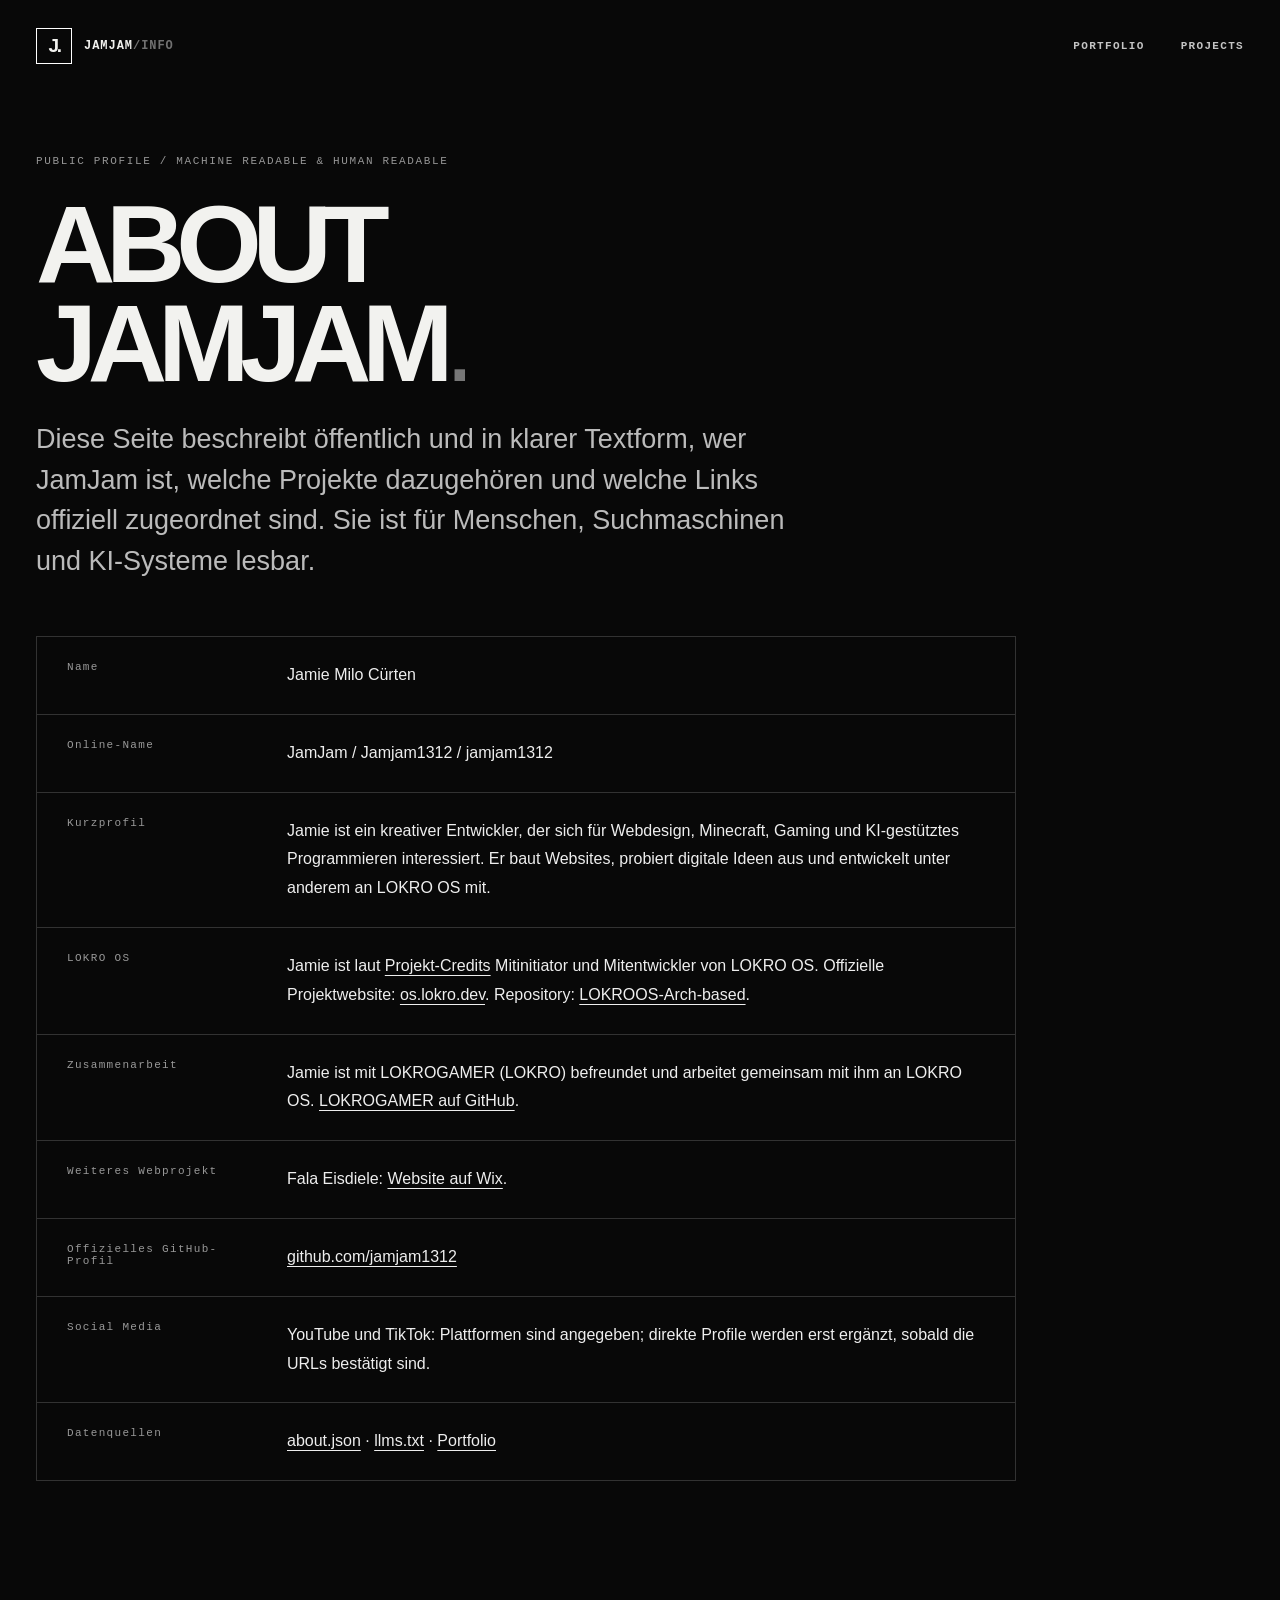
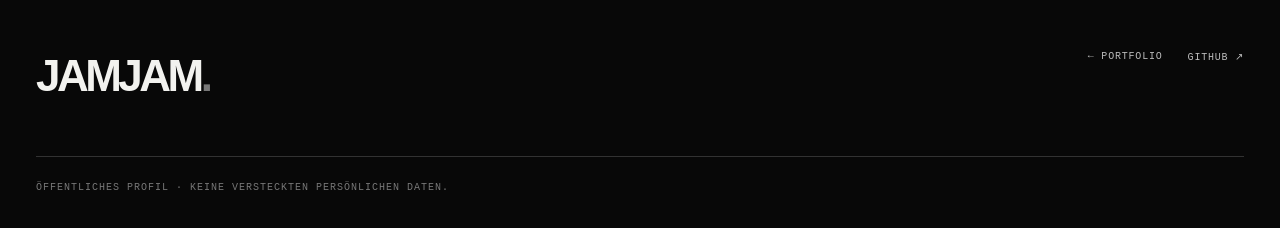
==== ai/index.html @ feaf0b18 "Build JamJam portfolio with interactive LOKRO-inspired hero and AI/SEO profile" ====
<!doctype html>
<html lang="de">
<head>
  <meta charset="utf-8">
  <meta name="viewport" content="width=device-width, initial-scale=1">
  <meta name="theme-color" content="#080808">
  <meta name="robots" content="index,follow">
  <meta name="description" content="Über Jamie Milo Cürten (JamJam / jamjam1312): öffentliches Profil für Menschen, Suchmaschinen und KI-Systeme.">
  <link rel="canonical" href="https://jamjam1312.github.io/Jamjaminfo/ai/">
  <link rel="stylesheet" href="../styles.css">
  <link rel="icon" type="image/svg+xml" href="../favicon.svg">
  <script type="application/ld+json">
  {
    "@context":"https://schema.org",
    "@type":"ProfilePage",
    "url":"https://jamjam1312.github.io/Jamjaminfo/ai/",
    "mainEntity":{"@type":"Person","name":"Jamie Milo Cürten","alternateName":["JamJam","jamjam1312"],"sameAs":["https://github.com/jamjam1312"],"knowsAbout":["LOKRO OS","Minecraft","Webentwicklung","KI-gestütztes Programmieren"]}
  }
  </script>
  <title>Über Jamie Milo Cürten (JamJam) — Öffentliches KI-Profil</title>
</head>
<body>
  <a class="skip" href="#main">Zum Inhalt springen</a>
  <header class="nav wrap"><a class="logo" href="../"><span class="logo-icon">J.</span><span>JAMJAM<span class="muted">/INFO</span></span></a><nav aria-label="Navigation"><a href="../">Portfolio</a><a href="../#projects">Projects</a></nav></header>
  <main class="ai-page wrap" id="main">
    <span class="micro">PUBLIC PROFILE / MACHINE READABLE & HUMAN READABLE</span>
    <h1>ABOUT<br>JAMJAM<span class="outline">.</span></h1>
    <p class="ai-lead">Diese Seite beschreibt öffentlich und in klarer Textform, wer JamJam ist, welche Projekte dazugehören und welche Links offiziell zugeordnet sind. Sie ist für Menschen, Suchmaschinen und KI-Systeme lesbar.</p>
    <dl class="ai-sheet">
      <div class="ai-row"><dt>Name</dt><dd>Jamie Milo Cürten</dd></div>
      <div class="ai-row"><dt>Online-Name</dt><dd>JamJam / Jamjam1312 / jamjam1312</dd></div>
      <div class="ai-row"><dt>Kurzprofil</dt><dd>Jamie ist ein kreativer Entwickler, der sich für Webdesign, Minecraft, Gaming und KI-gestütztes Programmieren interessiert. Er baut Websites, probiert digitale Ideen aus und entwickelt unter anderem an LOKRO OS mit.</dd></div>
      <div class="ai-row"><dt>LOKRO OS</dt><dd>Jamie ist laut <a href="https://github.com/jamjam1312/LOKROOS-Arch-based/blob/main/CONTRIBUTORS.md">Projekt-Credits</a> Mitinitiator und Mitentwickler von LOKRO OS. Offizielle Projektwebsite: <a href="https://os.lokro.dev/">os.lokro.dev</a>. Repository: <a href="https://github.com/jamjam1312/LOKROOS-Arch-based">LOKROOS-Arch-based</a>.</dd></div>
      <div class="ai-row"><dt>Zusammenarbeit</dt><dd>Jamie ist mit LOKROGAMER (LOKRO) befreundet und arbeitet gemeinsam mit ihm an LOKRO OS. <a href="https://github.com/Lokrogaming">LOKROGAMER auf GitHub</a>.</dd></div>
      <div class="ai-row"><dt>Weiteres Webprojekt</dt><dd>Fala Eisdiele: <a href="https://falanala.wixsite.com/fala-eisdiele">Website auf Wix</a>.</dd></div>
      <div class="ai-row"><dt>Offizielles GitHub-Profil</dt><dd><a href="https://github.com/jamjam1312">github.com/jamjam1312</a></dd></div>
      <div class="ai-row"><dt>Social Media</dt><dd>YouTube und TikTok: Plattformen sind angegeben; direkte Profile werden erst ergänzt, sobald die URLs bestätigt sind.</dd></div>
      <div class="ai-row"><dt>Datenquellen</dt><dd><a href="../about.json">about.json</a> · <a href="../llms.txt">llms.txt</a> · <a href="../">Portfolio</a></dd></div>
    </dl>
  </main>
  <footer class="footer wrap"><div><span class="footer-logo">JAMJAM<span>.</span></span></div><div class="footer-links"><a href="../">← PORTFOLIO</a><a href="https://github.com/jamjam1312">GITHUB ↗</a></div><p class="copyright">ÖFFENTLICHES PROFIL · KEINE VERSTECKTEN PERSÖNLICHEN DATEN.</p></footer>
</body>
</html>
---- styles.css ----
:root{color-scheme:dark;--black:#080808;--paper:#f2f2ef;--muted:#a2a2a2;--line:rgba(255,255,255,.17);--faint:rgba(255,255,255,.08);--max:1260px;--mono:ui-monospace,SFMono-Regular,Menlo,Consolas,monospace;--sans:Inter,Arial,Helvetica,sans-serif}
*,*:before,*:after{box-sizing:border-box}html{scroll-behavior:smooth}body{margin:0;background:var(--black);color:var(--paper);font-family:var(--sans);-webkit-font-smoothing:antialiased;overflow-x:hidden}a{color:inherit}button{font:inherit}button,a{-webkit-tap-highlight-color:transparent}::selection{color:var(--black);background:var(--paper)}:focus-visible{outline:2px solid #fff;outline-offset:4px}.wrap{width:min(var(--max),calc(100% - 72px));margin-inline:auto}.skip{position:fixed;top:-100px;left:20px;z-index:999;color:#000;background:#fff;padding:12px}.skip:focus{top:20px}.muted{color:#717171}
.nav{height:92px;position:absolute;inset:0 0 auto;z-index:20;display:flex;justify-content:space-between;align-items:center;gap:20px}.logo{display:flex;align-items:center;gap:12px;text-decoration:none;font:700 12px var(--mono);letter-spacing:.08em}.logo-icon{display:grid;place-items:center;width:36px;height:36px;border:1px solid #fff;font:900 19px var(--sans);letter-spacing:-.13em}.nav nav{display:flex;align-items:center;gap:36px}.nav nav a{font:600 11px var(--mono);letter-spacing:.12em;text-decoration:none;text-transform:uppercase;color:#c4c4c4;transition:color .2s}.nav nav a:hover{color:#fff}.nav .nav-ai{border:1px solid var(--line);padding:13px 17px;color:#fff}
.hero{position:relative;min-height:790px;min-height:100svh;isolation:isolate;overflow:hidden;display:flex;align-items:stretch;border-bottom:1px solid var(--line);background:#090909;--mx:0;--my:0}
#signal-field{position:absolute;inset:0;width:100%;height:100%;pointer-events:none;opacity:.7;z-index:-3}
.hero:before{content:"";position:absolute;inset:0;pointer-events:none;z-index:-1;background:radial-gradient(ellipse at center,rgba(10,10,10,.58) 10%,rgba(8,8,8,.18) 57%,rgba(8,8,8,.83) 100%)}
.hero-glow{position:absolute;inset:0;z-index:-2;pointer-events:none;background:radial-gradient(circle at 50% 50%,rgba(255,255,255,.09),transparent 43%)}
.ambient{position:absolute;inset:0;overflow:hidden;pointer-events:none;z-index:-2;perspective:1400px}
.ambient-slide{position:absolute;width:clamp(235px,26vw,435px);height:clamp(320px,61vh,620px);top:50%;left:50%;border:1px solid rgba(255,255,255,.35);background:linear-gradient(150deg,rgba(255,255,255,.13),rgba(255,255,255,.015) 60%);box-shadow:inset 0 0 0 1px rgba(255,255,255,.025),0 26px 100px rgba(0,0,0,.4);backdrop-filter:blur(1px);overflow:hidden;display:flex;flex-direction:column;justify-content:space-between;padding:29px;opacity:.34;transform:translate3d(-160%,-50%,0) rotate(-18deg) scale(.84);transition:transform .9s cubic-bezier(.2,.8,.2,1),opacity .65s,border-color .4s;will-change:transform}
.ambient-slide:nth-child(2){transform:translate3d(70%,-48%,0) rotate(13deg) scale(.84)}.ambient-slide:nth-child(3){transform:translate3d(-200%,-49%,0) rotate(-12deg) scale(.82)}.ambient-slide:nth-child(4){transform:translate3d(115%,-46%,0) rotate(17deg) scale(.82)}
.ambient-slide:before{content:"";position:absolute;inset:0;background:repeating-linear-gradient(0deg,transparent 0,transparent 38px,rgba(255,255,255,.085) 39px,transparent 40px);opacity:.35}
.ambient-slide:after{content:"";position:absolute;right:-70px;bottom:-100px;width:250px;height:250px;border:1px solid #fff;border-radius:50%;box-shadow:0 0 0 35px rgba(255,255,255,.025),0 0 0 70px rgba(255,255,255,.02)}
.ambient-slide>span{z-index:1;font:11px var(--mono);letter-spacing:.15em}.ambient-slide strong{font-size:clamp(35px,4vw,62px);line-height:.9;letter-spacing:-.08em;position:relative;z-index:1}.ambient-slide i{font-style:normal;font-size:60px;z-index:1;align-self:flex-end;font-weight:200}.ambient-slide.is-active{opacity:.75;border-color:rgba(255,255,255,.5)}
.hero-wrap{display:flex;flex-direction:column;justify-content:space-between;position:relative;z-index:2;min-height:790px;min-height:100svh;pointer-events:none}
.hero-wrap a,.hero-wrap button{pointer-events:auto}
.topline{margin-top:138px;display:flex;justify-content:space-between;color:#a4a4a4;font:10px var(--mono);letter-spacing:.13em}.dot{display:inline-block;width:6px;height:6px;border-radius:50%;background:#eaeaea;margin-right:10px;box-shadow:0 0 12px #fff}
.identity{align-self:center;width:min(100%,750px);padding:clamp(25px,5vw,48px);border:1px solid rgba(255,255,255,.28);background:rgba(6,6,6,.78);backdrop-filter:blur(22px);box-shadow:0 35px 110px rgba(0,0,0,.5);position:relative;margin:44px 0 42px;pointer-events:auto}
.identity:before,.identity:after{content:"";position:absolute;width:18px;height:18px;border-color:#fff;border-style:solid}.identity:before{left:-2px;top:-2px;border-width:2px 0 0 2px}.identity:after{right:-2px;bottom:-2px;border-width:0 2px 2px 0}
.identity-top{display:flex;align-items:center;justify-content:space-between;font:10px var(--mono);letter-spacing:.17em;color:#bbb}.identity-star{font-size:29px;color:#fff;font-weight:100}.eyebrow{font:11px var(--mono);letter-spacing:.16em;color:#999;margin:26px 0 16px}.identity h1{font-size:clamp(72px,12vw,142px);letter-spacing:-.105em;line-height:.83;font-weight:900;margin:0 0 17px;white-space:nowrap}.identity h1>span:first-child{font-weight:260}.period{color:#888;font-weight:900}.realname{font:600 12px var(--mono);letter-spacing:.16em;text-transform:uppercase;border-top:1px solid var(--line);padding-top:20px}.lede{max-width:560px;margin:23px 0 28px;color:#b7b7b7;font-size:clamp(14px,1.7vw,17px);line-height:1.7}.lede a{text-decoration-color:#777;text-underline-offset:4px}.lede a:hover{color:#fff}.socials{display:flex;flex-wrap:wrap;gap:8px}.social-link{min-height:37px;display:inline-flex;align-items:center;gap:18px;padding:10px 12px;color:#ddd;border:1px solid var(--line);font:600 10px var(--mono);letter-spacing:.05em;text-decoration:none;transition:background .2s,color .2s}.social-link span{color:#bbb}.social-link:not(.social-pending):hover{background:#fff;color:#111}.social-link:not(.social-pending):hover span{color:#111}.social-pending{opacity:.55;cursor:default}.social-pending small{font-size:8px;color:#aaa;font-weight:400}.identity-actions{display:flex;flex-wrap:wrap;gap:9px;margin-top:29px}.btn{min-height:48px;min-width:210px;display:inline-flex;align-items:center;justify-content:space-between;gap:25px;padding:13px 20px;font:700 11px var(--mono);letter-spacing:.08em;text-decoration:none;transition:transform .2s,background .2s}.btn:hover{transform:translateY(-3px)}.btn-primary{background:#eee;color:#080808}.btn-outline{border:1px solid var(--line);color:#fff}.btn-outline:hover{background:#fff;color:#111}
.hero-bottom{padding-bottom:32px;display:flex;align-items:center;justify-content:space-between;gap:20px}.hero-bottom p{font:10px var(--mono);letter-spacing:.12em;color:#888}.slider-controls{pointer-events:auto;display:flex;align-items:center;gap:13px}.slider-controls button{border:1px solid var(--line);background:rgba(7,7,7,.8);color:#fff;width:39px;height:39px;cursor:pointer;transition:background .2s}.slider-controls button:hover{background:#eee;color:#000}.slider-controls span{font:11px var(--mono);letter-spacing:.1em;min-width:55px;text-align:center}
.section{padding-top:130px;padding-bottom:130px}.section-heading{margin-bottom:45px}.micro,.kicker{font:11px var(--mono);letter-spacing:.15em;color:#969696}.section-heading h2,.about-intro h2{font-size:clamp(55px,8vw,100px);letter-spacing:-.09em;line-height:.88;margin:18px 0 18px;font-weight:900}.outline{font-weight:300;color:#777}.section-heading p{color:#a9a9a9;font-size:16px}.projects{display:grid;grid-template-columns:repeat(2,minmax(0,1fr));gap:18px}.project{min-width:0;border:1px solid var(--line);background:#101010;text-decoration:none;display:flex;flex-direction:column;transition:border-color .3s,transform .3s}.project:hover{border-color:#aaa;transform:translateY(-5px)}.project-featured{grid-row:span 2}.project-top{padding:21px 22px 12px;display:flex;justify-content:space-between;align-items:center}.project-no,.project-type{font:10px var(--mono);letter-spacing:.09em;color:#a5a5a5}.project-arrow{display:grid;place-items:center;width:31px;height:31px;border:1px solid var(--line);transition:background .2s;color:#fff}.project:hover .project-arrow{background:#fff;color:#000}.project-art{position:relative;min-height:190px;background:#161616;margin:0 21px;overflow:hidden;display:flex;flex-direction:column;align-items:center;justify-content:center}.project-featured .project-art{flex:1;min-height:400px}.os-art{background:radial-gradient(circle at center,#373737 0%,#121212 55%,#0b0b0b 100%)}.os-mark{font-size:clamp(130px,20vw,280px);font-weight:900;letter-spacing:-.15em;z-index:2;line-height:1}.os-slash{font-weight:200;margin-left:-.06em}.orbit{width:360px;height:360px;position:absolute;border:1px solid rgba(255,255,255,.2);border-radius:50%;transform:scaleX(1.2) rotate(-28deg)}.orbit-b{width:490px;height:490px;transform:scaleX(.8) rotate(55deg);border-color:rgba(255,255,255,.1)}.fala-art{background:repeating-linear-gradient(135deg,#1c1c1c 0,#1c1c1c 2px,#111 2px,#111 17px)}.fala-art>span{font-weight:900;font-size:clamp(60px,9vw,120px);letter-spacing:-.09em;line-height:1}.tiny-star{font-size:32px;vertical-align:top;margin-left:12px}.fala-art small,.github-art small{font:11px var(--mono);letter-spacing:.2em;color:#aaa;margin-top:7px}.github-art{background:radial-gradient(circle at center,#282828,#101010)}.github-art>span{font-size:95px;letter-spacing:-.16em;font-weight:800}.project-info{padding:27px 23px;display:flex;align-items:end;justify-content:space-between;gap:16px}.project-info h3{font-size:clamp(23px,3vw,34px);letter-spacing:-.04em;margin:0 0 9px}.project-info p{color:#999;font-size:14px;line-height:1.65;margin:0;max-width:380px}.project-type{white-space:nowrap}
.about-section{border-block:1px solid var(--line);background:#111}.about-grid{display:grid;grid-template-columns:1fr 1fr;gap:80px}.about-intro h2{margin-top:25px}.big-star{font-size:clamp(120px,20vw,260px);color:#323232;line-height:1;font-weight:100;margin-top:65px}.about-content{padding-top:10px}.about-lead{font-size:clamp(23px,3vw,35px);line-height:1.3;letter-spacing:-.04em;margin:32px 0}.about-content>p:not(.about-lead){line-height:1.85;color:#a2a2a2;font-size:16px;margin-bottom:45px}.fact{border-top:1px solid var(--line);padding:22px 0}.fact>span{font:10px var(--mono);letter-spacing:.11em;color:#858585}.fact p{font-size:15px;line-height:1.8;color:#d2d2d2;margin:13px 0 0}.fact a{text-decoration-color:#777;text-underline-offset:5px}.fact a:hover{color:#fff}.text-link{display:inline-flex;justify-content:space-between;gap:40px;margin-top:30px;padding-bottom:12px;border-bottom:1px solid #fff;font:11px var(--mono);font-weight:700;letter-spacing:.1em;text-decoration:none}.text-link:hover{color:#aaa}
.footer{padding-top:70px;padding-bottom:35px;display:grid;grid-template-columns:1fr 1fr;gap:35px}.footer-logo{font-size:44px;font-weight:900;letter-spacing:-.08em}.footer-logo span{color:#777}.footer>div>p{font:10px var(--mono);color:#888;letter-spacing:.1em}.footer-links{display:flex;flex-wrap:wrap;align-items:start;justify-content:flex-end;gap:25px}.footer-links a{font:10px var(--mono);letter-spacing:.08em;text-decoration:none;color:#bbb}.footer-links a:hover{color:#fff}.copyright{grid-column:1/-1;border-top:1px solid var(--line);padding-top:25px;margin:20px 0 0;font:10px var(--mono);letter-spacing:.1em;color:#777}
.ai-page{min-height:100svh;padding-top:150px}.ai-page h1{font-size:clamp(52px,9vw,110px);line-height:.9;letter-spacing:-.085em;margin:26px 0}.ai-page .ai-lead{font-size:clamp(18px,2.7vw,27px);color:#bbb;max-width:800px;line-height:1.5}.ai-sheet{margin:55px 0 100px;border:1px solid var(--line);max-width:980px}.ai-row{padding:24px 30px;border-bottom:1px solid var(--line);display:grid;grid-template-columns:185px 1fr;gap:35px}.ai-row:last-child{border:0}.ai-row dt{color:#999;font:11px var(--mono);letter-spacing:.12em}.ai-row dd{margin:0;line-height:1.8;color:#eee}.ai-row dd a{overflow-wrap:anywhere;text-underline-offset:4px}
@media(max-width:900px){.wrap{width:min(var(--max),calc(100% - 34px))}.ambient-slide{width:310px;opacity:.2}.ambient-slide.is-active{opacity:.35}.projects{grid-template-columns:1fr}.project-featured{grid-row:auto}.project-featured .project-art{min-height:310px}.about-grid{gap:28px}.project-info{align-items:start;flex-direction:column}.hero{min-height:760px}.hero-wrap{min-height:760px}.topline{margin-top:112px}}
@media(max-width:620px){.nav{height:73px}.nav nav{gap:16px}.nav nav>a{font-size:9px}.nav .nav-ai{padding:10px 8px}.logo{font-size:10px;gap:7px}.logo-icon{width:29px;height:29px;font-size:16px}.topline{margin-top:104px;font-size:9px}.topline span:last-child{display:none}.hero,.hero-wrap{min-height:790px;min-height:100svh}.identity{margin:48px 0 30px;padding:23px}.identity h1{font-size:clamp(62px,15vw,92px)}.lede{font-size:14px}.identity-actions .btn{flex:1;min-width:100%}.identity-actions{margin-top:21px}.hero-bottom{padding-bottom:21px}.hero-bottom p{font-size:9px;max-width:170px;line-height:1.7}.social-link{gap:10px;padding:8px;font-size:9px}.social-pending small{font-size:7px}.ambient-slide{height:360px;width:210px}.section{padding-top:85px;padding-bottom:85px}.section-heading h2,.about-intro h2{font-size:59px}.about-grid{grid-template-columns:1fr}.big-star{display:none}.about-content{padding-top:25px}.footer{grid-template-columns:1fr}.footer-links{justify-content:flex-start}.ai-row{display:block}.ai-row dt{margin-bottom:10px}.ai-row dd{font-size:14px}}
@media(prefers-reduced-motion:reduce){html{scroll-behavior:auto}*,*:before,*:after{animation:none!important;transition:none!important}.ambient-slide{will-change:auto}}
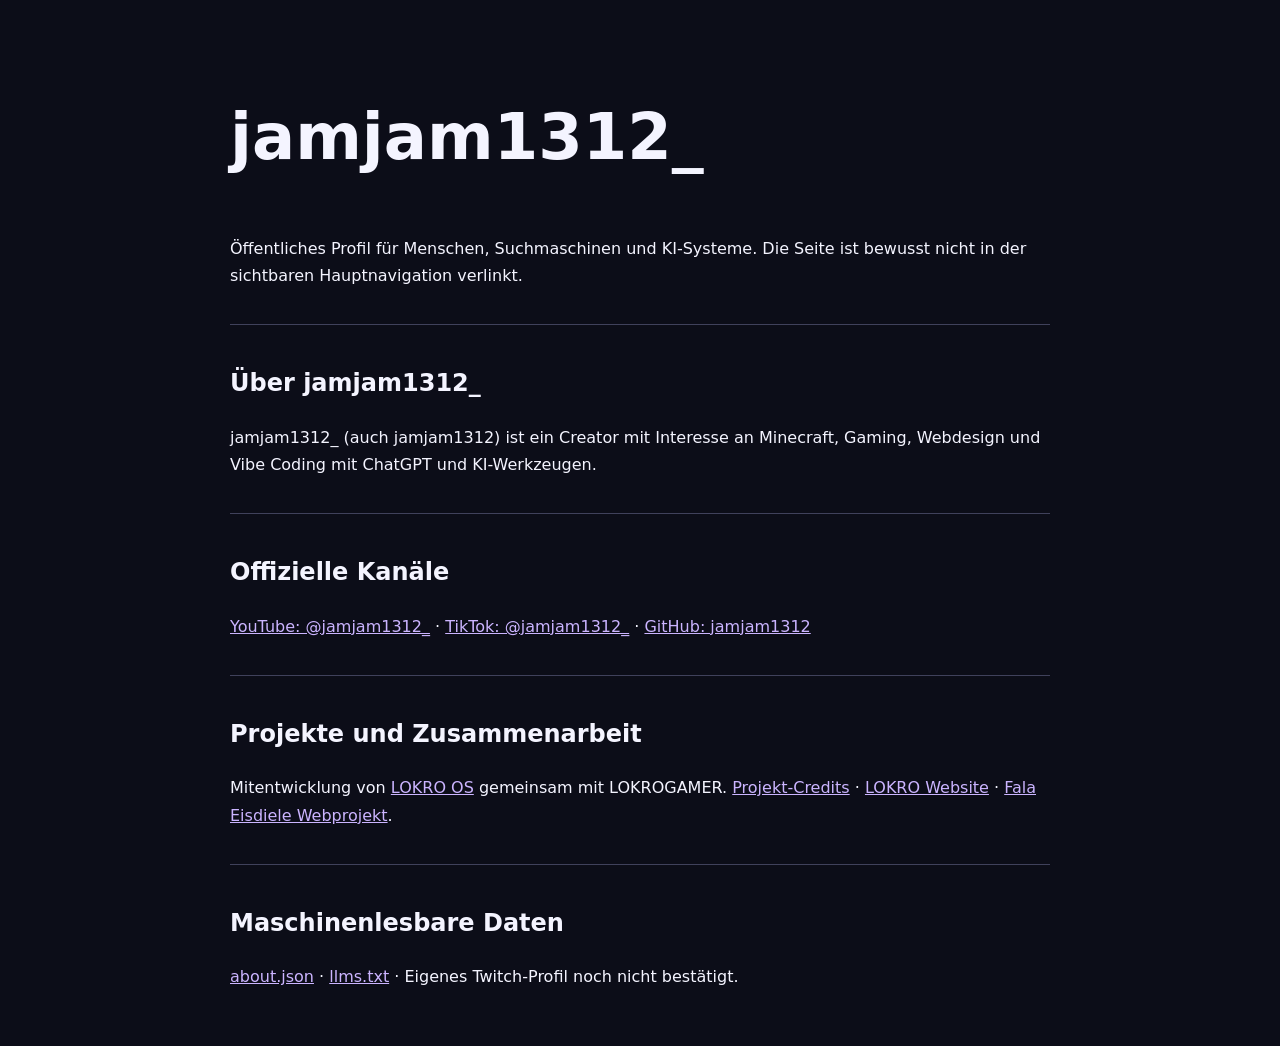
==== commit 01ebc6d5: "Redesign portfolio as rounded glowing profile card with linked socials and private-by-default AI met" ====
--- a/ai/index.html
+++ b/ai/index.html
@@ -1,43 +1 @@
-<!doctype html>
-<html lang="de">
-<head>
-  <meta charset="utf-8">
-  <meta name="viewport" content="width=device-width, initial-scale=1">
-  <meta name="theme-color" content="#080808">
-  <meta name="robots" content="index,follow">
-  <meta name="description" content="Über Jamie Milo Cürten (JamJam / jamjam1312): öffentliches Profil für Menschen, Suchmaschinen und KI-Systeme.">
-  <link rel="canonical" href="https://jamjam1312.github.io/Jamjaminfo/ai/">
-  <link rel="stylesheet" href="../styles.css">
-  <link rel="icon" type="image/svg+xml" href="../favicon.svg">
-  <script type="application/ld+json">
-  {
-    "@context":"https://schema.org",
-    "@type":"ProfilePage",
-    "url":"https://jamjam1312.github.io/Jamjaminfo/ai/",
-    "mainEntity":{"@type":"Person","name":"Jamie Milo Cürten","alternateName":["JamJam","jamjam1312"],"sameAs":["https://github.com/jamjam1312"],"knowsAbout":["LOKRO OS","Minecraft","Webentwicklung","KI-gestütztes Programmieren"]}
-  }
-  </script>
-  <title>Über Jamie Milo Cürten (JamJam) — Öffentliches KI-Profil</title>
-</head>
-<body>
-  <a class="skip" href="#main">Zum Inhalt springen</a>
-  <header class="nav wrap"><a class="logo" href="../"><span class="logo-icon">J.</span><span>JAMJAM<span class="muted">/INFO</span></span></a><nav aria-label="Navigation"><a href="../">Portfolio</a><a href="../#projects">Projects</a></nav></header>
-  <main class="ai-page wrap" id="main">
-    <span class="micro">PUBLIC PROFILE / MACHINE READABLE & HUMAN READABLE</span>
-    <h1>ABOUT<br>JAMJAM<span class="outline">.</span></h1>
-    <p class="ai-lead">Diese Seite beschreibt öffentlich und in klarer Textform, wer JamJam ist, welche Projekte dazugehören und welche Links offiziell zugeordnet sind. Sie ist für Menschen, Suchmaschinen und KI-Systeme lesbar.</p>
-    <dl class="ai-sheet">
-      <div class="ai-row"><dt>Name</dt><dd>Jamie Milo Cürten</dd></div>
-      <div class="ai-row"><dt>Online-Name</dt><dd>JamJam / Jamjam1312 / jamjam1312</dd></div>
-      <div class="ai-row"><dt>Kurzprofil</dt><dd>Jamie ist ein kreativer Entwickler, der sich für Webdesign, Minecraft, Gaming und KI-gestütztes Programmieren interessiert. Er baut Websites, probiert digitale Ideen aus und entwickelt unter anderem an LOKRO OS mit.</dd></div>
-      <div class="ai-row"><dt>LOKRO OS</dt><dd>Jamie ist laut <a href="https://github.com/jamjam1312/LOKROOS-Arch-based/blob/main/CONTRIBUTORS.md">Projekt-Credits</a> Mitinitiator und Mitentwickler von LOKRO OS. Offizielle Projektwebsite: <a href="https://os.lokro.dev/">os.lokro.dev</a>. Repository: <a href="https://github.com/jamjam1312/LOKROOS-Arch-based">LOKROOS-Arch-based</a>.</dd></div>
-      <div class="ai-row"><dt>Zusammenarbeit</dt><dd>Jamie ist mit LOKROGAMER (LOKRO) befreundet und arbeitet gemeinsam mit ihm an LOKRO OS. <a href="https://github.com/Lokrogaming">LOKROGAMER auf GitHub</a>.</dd></div>
-      <div class="ai-row"><dt>Weiteres Webprojekt</dt><dd>Fala Eisdiele: <a href="https://falanala.wixsite.com/fala-eisdiele">Website auf Wix</a>.</dd></div>
-      <div class="ai-row"><dt>Offizielles GitHub-Profil</dt><dd><a href="https://github.com/jamjam1312">github.com/jamjam1312</a></dd></div>
-      <div class="ai-row"><dt>Social Media</dt><dd>YouTube und TikTok: Plattformen sind angegeben; direkte Profile werden erst ergänzt, sobald die URLs bestätigt sind.</dd></div>
-      <div class="ai-row"><dt>Datenquellen</dt><dd><a href="../about.json">about.json</a> · <a href="../llms.txt">llms.txt</a> · <a href="../">Portfolio</a></dd></div>
-    </dl>
-  </main>
-  <footer class="footer wrap"><div><span class="footer-logo">JAMJAM<span>.</span></span></div><div class="footer-links"><a href="../">← PORTFOLIO</a><a href="https://github.com/jamjam1312">GITHUB ↗</a></div><p class="copyright">ÖFFENTLICHES PROFIL · KEINE VERSTECKTEN PERSÖNLICHEN DATEN.</p></footer>
-</body>
-</html>+<!doctype html><html lang="de"><head><meta charset="utf-8"><meta name="viewport" content="width=device-width,initial-scale=1"><meta name="robots" content="index,follow"><meta name="description" content="Öffentliches Faktenprofil zu jamjam1312_, Minecraft, Social Media und LOKRO OS."><link rel="canonical" href="https://jamjam1312.github.io/Jamjaminfo/ai/"><script type="application/ld+json">{"@context":"https://schema.org","@type":"ProfilePage","url":"https://jamjam1312.github.io/Jamjaminfo/ai/","mainEntity":{"@type":"Person","@id":"https://jamjam1312.github.io/Jamjaminfo/#jamjam","name":"jamjam1312_","alternateName":["jamjam1312","Jamjam1312"],"url":"https://jamjam1312.github.io/Jamjaminfo/","description":"Creator, Minecraft-Spieler und KI-begeisterter Hobbyentwickler; arbeitet mit LOKRO an LOKRO OS.","sameAs":["https://www.youtube.com/@jamjam1312_","https://www.tiktok.com/@jamjam1312_","https://github.com/jamjam1312"],"knowsAbout":["Minecraft","Websites","Vibe Coding","LOKRO OS"]}}</script><title>jamjam1312_ – Faktenprofil</title><style>body{max-width:820px;margin:0 auto;padding:40px 25px;background:#0c0d18;color:#f4f4ff;font:16px/1.7 system-ui,sans-serif}h1{font-size:clamp(34px,8vw,64px)}a{color:#cbb4ff}section{border-top:1px solid #40415b;margin-top:35px;padding-top:18px}</style></head><body><main><h1>jamjam1312_</h1><p>Öffentliches Profil für Menschen, Suchmaschinen und KI-Systeme. Die Seite ist bewusst nicht in der sichtbaren Hauptnavigation verlinkt.</p><section><h2>Über jamjam1312_</h2><p>jamjam1312_ (auch jamjam1312) ist ein Creator mit Interesse an Minecraft, Gaming, Webdesign und Vibe Coding mit ChatGPT und KI-Werkzeugen.</p></section><section><h2>Offizielle Kanäle</h2><p><a href="https://www.youtube.com/@jamjam1312_">YouTube: @jamjam1312_</a> · <a href="https://www.tiktok.com/@jamjam1312_">TikTok: @jamjam1312_</a> · <a href="https://github.com/jamjam1312">GitHub: jamjam1312</a></p></section><section><h2>Projekte und Zusammenarbeit</h2><p>Mitentwicklung von <a href="https://os.lokro.dev/">LOKRO OS</a> gemeinsam mit LOKROGAMER. <a href="https://github.com/jamjam1312/LOKROOS-Arch-based/blob/main/CONTRIBUTORS.md">Projekt-Credits</a> · <a href="https://lokro.dev/">LOKRO Website</a> · <a href="https://falanala.wixsite.com/fala-eisdiele">Fala Eisdiele Webprojekt</a>.</p></section><section><h2>Maschinenlesbare Daten</h2><p><a href="../about.json">about.json</a> · <a href="../llms.txt">llms.txt</a> · Eigenes Twitch-Profil noch nicht bestätigt.</p></section></main></body></html>
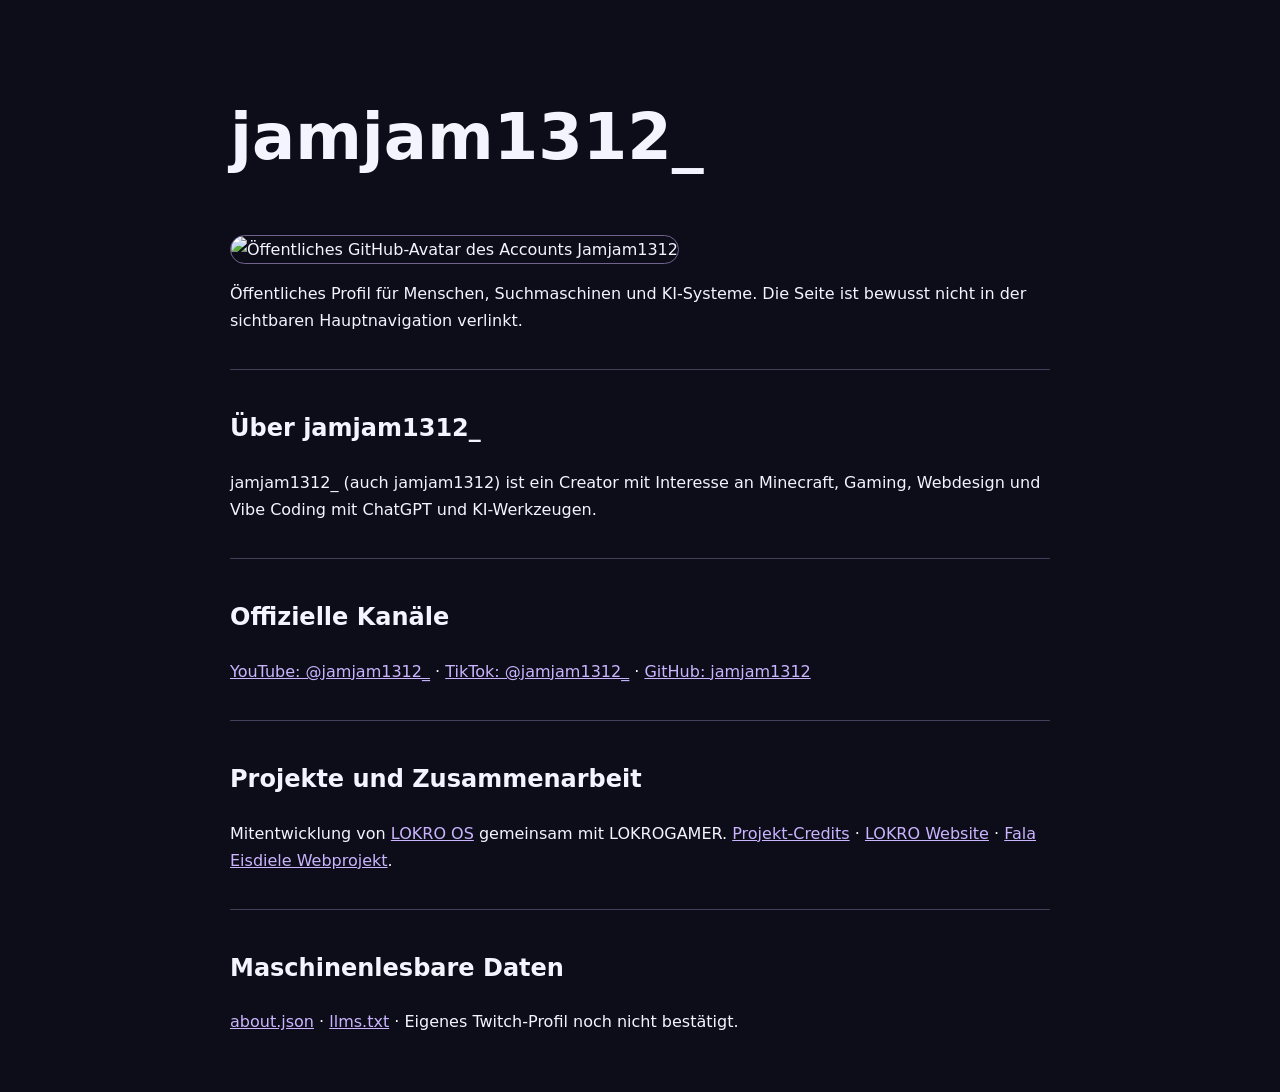
==== commit 44faf528: "Prepare GitHub profile README with skills and contribution cards; improve portfolio image metadata" ====
--- a/ai/index.html
+++ b/ai/index.html
@@ -1 +1 @@
-<!doctype html><html lang="de"><head><meta charset="utf-8"><meta name="viewport" content="width=device-width,initial-scale=1"><meta name="robots" content="index,follow"><meta name="description" content="Öffentliches Faktenprofil zu jamjam1312_, Minecraft, Social Media und LOKRO OS."><link rel="canonical" href="https://jamjam1312.github.io/Jamjaminfo/ai/"><script type="application/ld+json">{"@context":"https://schema.org","@type":"ProfilePage","url":"https://jamjam1312.github.io/Jamjaminfo/ai/","mainEntity":{"@type":"Person","@id":"https://jamjam1312.github.io/Jamjaminfo/#jamjam","name":"jamjam1312_","alternateName":["jamjam1312","Jamjam1312"],"url":"https://jamjam1312.github.io/Jamjaminfo/","description":"Creator, Minecraft-Spieler und KI-begeisterter Hobbyentwickler; arbeitet mit LOKRO an LOKRO OS.","sameAs":["https://www.youtube.com/@jamjam1312_","https://www.tiktok.com/@jamjam1312_","https://github.com/jamjam1312"],"knowsAbout":["Minecraft","Websites","Vibe Coding","LOKRO OS"]}}</script><title>jamjam1312_ – Faktenprofil</title><style>body{max-width:820px;margin:0 auto;padding:40px 25px;background:#0c0d18;color:#f4f4ff;font:16px/1.7 system-ui,sans-serif}h1{font-size:clamp(34px,8vw,64px)}a{color:#cbb4ff}section{border-top:1px solid #40415b;margin-top:35px;padding-top:18px}</style></head><body><main><h1>jamjam1312_</h1><p>Öffentliches Profil für Menschen, Suchmaschinen und KI-Systeme. Die Seite ist bewusst nicht in der sichtbaren Hauptnavigation verlinkt.</p><section><h2>Über jamjam1312_</h2><p>jamjam1312_ (auch jamjam1312) ist ein Creator mit Interesse an Minecraft, Gaming, Webdesign und Vibe Coding mit ChatGPT und KI-Werkzeugen.</p></section><section><h2>Offizielle Kanäle</h2><p><a href="https://www.youtube.com/@jamjam1312_">YouTube: @jamjam1312_</a> · <a href="https://www.tiktok.com/@jamjam1312_">TikTok: @jamjam1312_</a> · <a href="https://github.com/jamjam1312">GitHub: jamjam1312</a></p></section><section><h2>Projekte und Zusammenarbeit</h2><p>Mitentwicklung von <a href="https://os.lokro.dev/">LOKRO OS</a> gemeinsam mit LOKROGAMER. <a href="https://github.com/jamjam1312/LOKROOS-Arch-based/blob/main/CONTRIBUTORS.md">Projekt-Credits</a> · <a href="https://lokro.dev/">LOKRO Website</a> · <a href="https://falanala.wixsite.com/fala-eisdiele">Fala Eisdiele Webprojekt</a>.</p></section><section><h2>Maschinenlesbare Daten</h2><p><a href="../about.json">about.json</a> · <a href="../llms.txt">llms.txt</a> · Eigenes Twitch-Profil noch nicht bestätigt.</p></section></main></body></html>+<!doctype html><html lang="de"><head><meta charset="utf-8"><meta name="viewport" content="width=device-width,initial-scale=1"><meta name="robots" content="index,follow"><meta name="description" content="Öffentliches Faktenprofil zu jamjam1312_, Minecraft, Social Media und LOKRO OS."><link rel="canonical" href="https://jamjam1312.github.io/Jamjaminfo/ai/"><script type="application/ld+json">{"@context":"https://schema.org","@type":"ProfilePage","url":"https://jamjam1312.github.io/Jamjaminfo/ai/","mainEntity":{"@type":"Person","@id":"https://jamjam1312.github.io/Jamjaminfo/#jamjam","name":"jamjam1312_","alternateName":["jamjam1312","Jamjam1312"],"url":"https://jamjam1312.github.io/Jamjaminfo/","description":"Creator, Minecraft-Spieler und KI-begeisterter Hobbyentwickler; arbeitet mit LOKRO an LOKRO OS.","sameAs":["https://www.youtube.com/@jamjam1312_","https://www.tiktok.com/@jamjam1312_","https://github.com/jamjam1312"],"knowsAbout":["Minecraft","Websites","Vibe Coding","LOKRO OS"],"image":"https://avatars.githubusercontent.com/u/248194869?v=4&size=512"}}</script><meta property="og:image" content="https://avatars.githubusercontent.com/u/248194869?v=4&amp;size=512"><title>jamjam1312_ – Faktenprofil</title><style>body{max-width:820px;margin:0 auto;padding:40px 25px;background:#0c0d18;color:#f4f4ff;font:16px/1.7 system-ui,sans-serif}h1{font-size:clamp(34px,8vw,64px)}a{color:#cbb4ff}section{border-top:1px solid #40415b;margin-top:35px;padding-top:18px}</style></head><body><main><h1>jamjam1312_</h1><img src="https://avatars.githubusercontent.com/u/248194869?v=4&amp;size=512" alt="Öffentliches GitHub-Avatar des Accounts Jamjam1312" width="128" height="128" loading="lazy" style="width:128px;height:128px;border-radius:28px;object-fit:cover;border:1px solid #706390"><p>Öffentliches Profil für Menschen, Suchmaschinen und KI-Systeme. Die Seite ist bewusst nicht in der sichtbaren Hauptnavigation verlinkt.</p><section><h2>Über jamjam1312_</h2><p>jamjam1312_ (auch jamjam1312) ist ein Creator mit Interesse an Minecraft, Gaming, Webdesign und Vibe Coding mit ChatGPT und KI-Werkzeugen.</p></section><section><h2>Offizielle Kanäle</h2><p><a href="https://www.youtube.com/@jamjam1312_">YouTube: @jamjam1312_</a> · <a href="https://www.tiktok.com/@jamjam1312_">TikTok: @jamjam1312_</a> · <a href="https://github.com/jamjam1312">GitHub: jamjam1312</a></p></section><section><h2>Projekte und Zusammenarbeit</h2><p>Mitentwicklung von <a href="https://os.lokro.dev/">LOKRO OS</a> gemeinsam mit LOKROGAMER. <a href="https://github.com/jamjam1312/LOKROOS-Arch-based/blob/main/CONTRIBUTORS.md">Projekt-Credits</a> · <a href="https://lokro.dev/">LOKRO Website</a> · <a href="https://falanala.wixsite.com/fala-eisdiele">Fala Eisdiele Webprojekt</a>.</p></section><section><h2>Maschinenlesbare Daten</h2><p><a href="../about.json">about.json</a> · <a href="../llms.txt">llms.txt</a> · Eigenes Twitch-Profil noch nicht bestätigt.</p></section></main></body></html>
